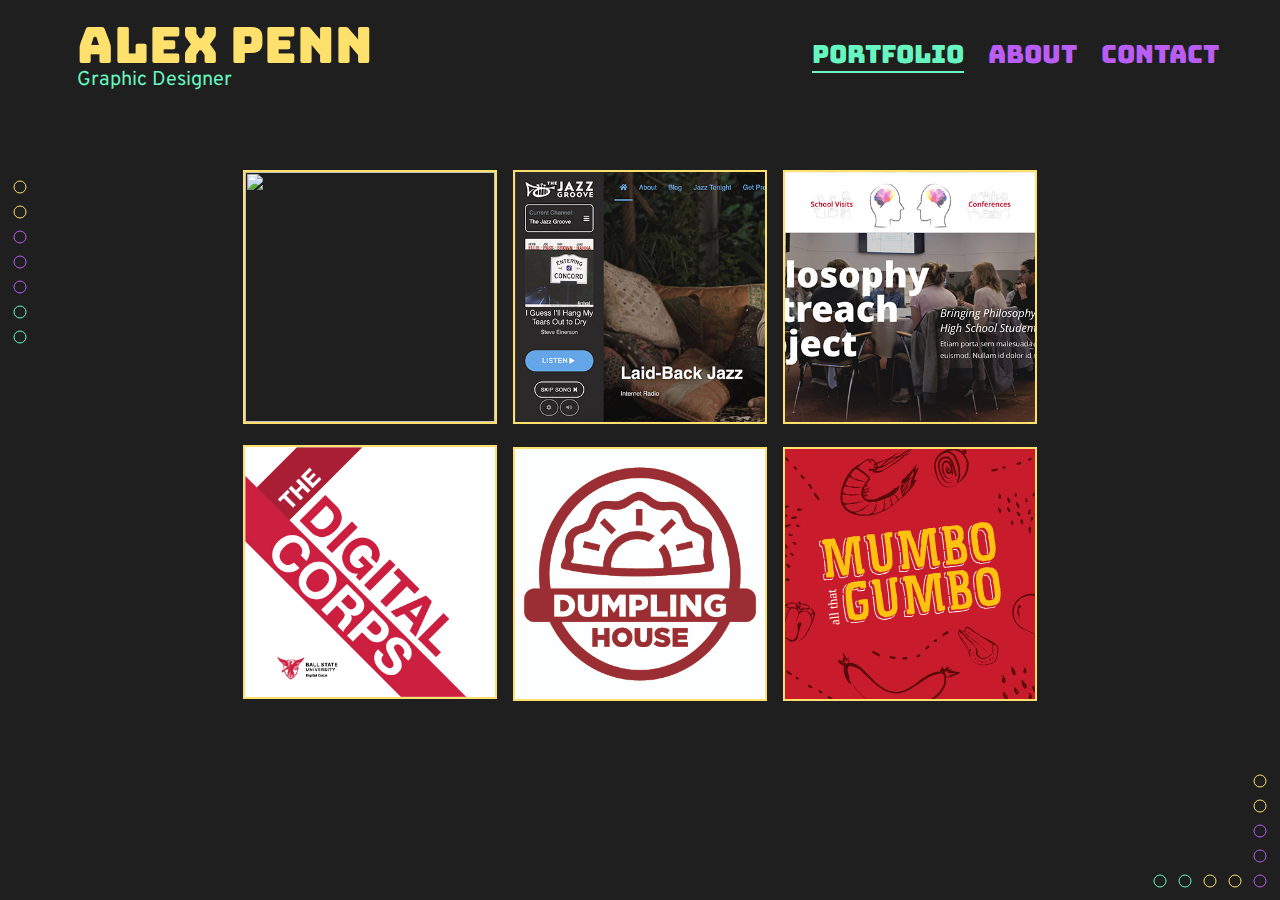
==== index.html @ 750293dd "hi" ====
<!DOCTYPE html>
<html lang="en">
<head>
    <meta charset="UTF-8">
    <meta name="viewport" content="width=device-width, initial-scale=1.0">
    <link rel="stylesheet" href="/scss/style.css">
    <link rel="stylesheet" href="/scss/main.css">
    <link href="/fonts/gomarice_no_continue.ttf" rel="stylesheet">
    <link href="https://fonts.googleapis.com/css?family=Overpass:100,300,400&display=swap" rel="stylesheet">
    <link href="https://fonts.googleapis.com/css?family=Bungee&display=swap" rel="stylesheet">

    <title>Alex Penn</title>
</head>
<body>
   

    <div class="circles"><img src="/assets/circles-2.svg" alt=""></div>
    <div class="side-circles"><img src="/assets/side-circles.svg" alt=""></div>
    <main>
        
        <div class="header">
            <div class="nav">
                
                    <div class="name">
                        <a class="home" href="index.html">
                            <h1>Alex Penn</h1>
                            <h3>Graphic Designer</h3>
                        </a>
                     
                    </div>

                    <div class="nav-buttons">
                        <a class="portfolio-button active-page" href="index.html">Portfolio</a>

                        <a class="about-button" href="about.html">About</a>
               
                        <a class="contact-button" href="contact.html">Contact</a>
                    </div>
        </div>
        </div>

        <section class="portfolio-content">
            <ul>
                <li><a href="cadma.html"><img src="portfolio/cadma/diagonals-thumb.jpg" alt=""><span>Click to view</span></a></li>
                
                <li><a href="imm-brochure.html"><img src="/portfolio/Imm Brochure/immersive-thumb.jpg" alt=""><span>Click to view</span></a></li>
                <li><a href="jazz-groove.html"><img src="portfolio/Jazz Groove/Jazz-groove-thumb.jpg" alt=""><span>Click to view</span></a></li>
                
                <li><a href="dumpling-house.html"><img src="/portfolio/Dumpling House/Penn-Alexandra-Dumpling-Logo-thumb.jpg" alt=""><span>Click to view</span></a></li>
                <li><a href="philosophy.html"><img src="portfolio/Philosophy Site/phil-thumb.jpg" alt=""><span>Click to view</span></a></li>
                
                <li><a href="mumbo-gumbo.html"><img src="/portfolio/Mumbo Gumbo/gumbo-thumbnail.svg"  alt=""><span>Click to view</span></a></li>
                
                          
            </ul>
        </section>
    </main>
    
</body>
</html>
---- scss/style.css ----
/* http://meyerweb.com/eric/tools/css/reset/ 
   v2.0 | 20110126
   License: none (public domain)
*/
html, body, div, span, applet, object, iframe,
h1, h2, h3, h4, h5, h6, p, blockquote, pre,
a, abbr, acronym, address, big, cite, code,
del, dfn, em, img, ins, kbd, q, s, samp,
small, strike, strong, sub, sup, tt, var,
b, u, i, center,
dl, dt, dd, ol, ul, li,
fieldset, form, label, legend,
table, caption, tbody, tfoot, thead, tr, th, td,
article, aside, canvas, details, embed,
figure, figcaption, footer, header, hgroup,
menu, nav, output, ruby, section, summary,
time, mark, audio, video {
  margin: 0;
  padding: 0;
  border: 0;
  font-size: 100%;
  font: inherit;
  vertical-align: baseline;
}

/* HTML5 display-role reset for older browsers */
article, aside, details, figcaption, figure,
footer, header, hgroup, menu, nav, section {
  display: block;
}

body {
  line-height: 1;
}

ol, ul {
  list-style: none;
}

blockquote, q {
  quotes: none;
}

blockquote:before, blockquote:after,
q:before, q:after {
  content: '';
  content: none;
}

table {
  border-collapse: collapse;
  border-spacing: 0;
}

body {
  background-color: #212121;

}
/*# sourceMappingURL=style.css.map */
---- scss/main.css ----
body {
  background-color: #1F1F1F;
  height: 100vh;
  width: 100vw;
  position: relative;
}

body .circles {
  position: fixed;
  bottom: 1%;
  right: 1%;
}

@media (max-width: 1075px) {
  body .circles {
    display: none;
  }
}

body .side-circles {
  position: fixed;
  left: 1%;
  top: 20%;
}

@media (max-width: 1075px) {
  body .side-circles {
    display: none;
  }
}

body main {
  display: -webkit-box;
  display: -ms-flexbox;
  display: flex;
  -webkit-box-orient: vertical;
  -webkit-box-direction: normal;
      -ms-flex-direction: column;
          flex-direction: column;
}

body main .header {
  position: fixed;
  z-index: 1;
  padding-right: 6%;
  padding-left: 6%;
  background-color: #1F1F1F;
  width: 90vw;
  padding-bottom: 20px;
  padding-top: 20px;
}

body main .header .nav {
  display: -webkit-box;
  display: -ms-flexbox;
  display: flex;
  -webkit-box-orient: horizontal;
  -webkit-box-direction: normal;
      -ms-flex-direction: row;
          flex-direction: row;
  -webkit-box-align: baseline;
      -ms-flex-align: baseline;
          align-items: baseline;
  -webkit-box-pack: justify;
      -ms-flex-pack: justify;
          justify-content: space-between;
}

@media (max-width: 700px) {
  body main .header .nav {
    -webkit-box-align: start;
        -ms-flex-align: start;
            align-items: flex-start;
  }
}

body main .header .nav .home {
  text-decoration: none;
}

body main .header .nav .name {
  display: -webkit-box;
  display: -ms-flexbox;
  display: flex;
  -webkit-box-orient: horizontal;
  -webkit-box-direction: normal;
      -ms-flex-direction: row;
          flex-direction: row;
  -webkit-box-align: baseline;
      -ms-flex-align: baseline;
          align-items: baseline;
}

@media (max-width: 1050px) {
  body main .header .nav .name {
    -webkit-box-orient: vertical;
    -webkit-box-direction: normal;
        -ms-flex-direction: column;
            flex-direction: column;
  }
}

body main .header .nav .name h1 {
  color: #FEE06D;
  font-size: 50px;
  font-family: "Bungee";
  padding-right: 15px;
}

@media (max-width: 880px) {
  body main .header .nav .name h1 {
    font-size: 55px;
  }
}

@media (max-width: 700px) {
  body main .header .nav .name h1 {
    font-size: 33px;
  }
}

body main .header .nav .name h3 {
  color: #67F6BF;
  font-family: "Overpass";
  font-size: 20px;
}

@media (max-width: 700px) {
  body main .header .nav .name h3 {
    font-size: 12px;
  }
}

body main .header .nav .nav-buttons {
  -webkit-box-flex: 0;
      -ms-flex: none;
          flex: none;
}

@media (max-width: 700px) {
  body main .header .nav .nav-buttons {
    display: -webkit-box;
    display: -ms-flexbox;
    display: flex;
    -webkit-box-orient: vertical;
    -webkit-box-direction: normal;
        -ms-flex-direction: column;
            flex-direction: column;
    -webkit-box-align: end;
        -ms-flex-align: end;
            align-items: flex-end;
  }
}

body main .header .nav .nav-buttons .active-page {
  color: #67F6BF;
  border-bottom: 2px solid #67F6BF;
}

body main .header .nav .nav-buttons a {
  font-family: "Bungee";
  text-decoration: none;
  color: #BA5DF4;
  font-size: 25px;
  margin: 0px 10px;
  -webkit-transition: .5s;
  transition: .5s;
}

body main .header .nav .nav-buttons a:hover, body main .header .nav .nav-buttons a:active {
  color: #67F6BF;
  border-bottom: 2px solid #67F6BF;
}

@media (max-width: 700px) {
  body main .header .nav .nav-buttons a {
    margin-bottom: 5px;
  }
}

body main .portfolio-content {
  -webkit-columns: 3;
          columns: 3;
  margin: 0 auto;
  margin-top: 150px;
  padding: 20px;
}

@media (max-width: 865px) {
  body main .portfolio-content {
    -webkit-columns: 2;
            columns: 2;
    margin: 0 auto;
    margin-top: 190px;
  }
}

@media (max-width: 609px) {
  body main .portfolio-content {
    -webkit-columns: 1;
            columns: 1;
  }
}

body main .portfolio-content ul li {
  margin-bottom: 20px;
  -webkit-transition: .5s;
  transition: .5s;
  position: relative;
  cursor: pointer;
  overflow: hidden;
}

body main .portfolio-content ul li img {
  width: 250px;
  height: 250px;
  -webkit-transition: .5s;
  transition: .5s;
  position: relative;
  border: 2px solid #FEE06D;
}

body main .portfolio-content ul li::before {
  position: absolute;
  content: "";
  top: 0;
  bottom: 0;
  left: 0;
  right: 0;
  height: 100%;
  width: 300px;
  opacity: 0;
  -webkit-transition: .5s ease;
  transition: .5s ease;
  background-color: black;
  z-index: 10;
  pointer-events: none;
}

body main .portfolio-content ul li:hover {
  -webkit-transform: scale(1.03);
          transform: scale(1.03);
}

body main .portfolio-content ul li:hover::before {
  opacity: .3;
}

body main .portfolio-content ul li:hover span {
  opacity: 1;
  -webkit-transform: none;
          transform: none;
}

body main .portfolio-content ul li a {
  display: block;
}

body main .portfolio-content ul li span {
  display: block;
  position: absolute;
  bottom: 5%;
  right: 5%;
  color: white;
  text-shadow: 1px 1px 2px grey;
  z-index: 100;
  font-size: 17px;
  opacity: 0;
  -webkit-transition: .5s;
  transition: .5s;
  -webkit-transform: translateX(50%);
          transform: translateX(50%);
  font-family: "Overpass";
}
/*# sourceMappingURL=main.css.map */
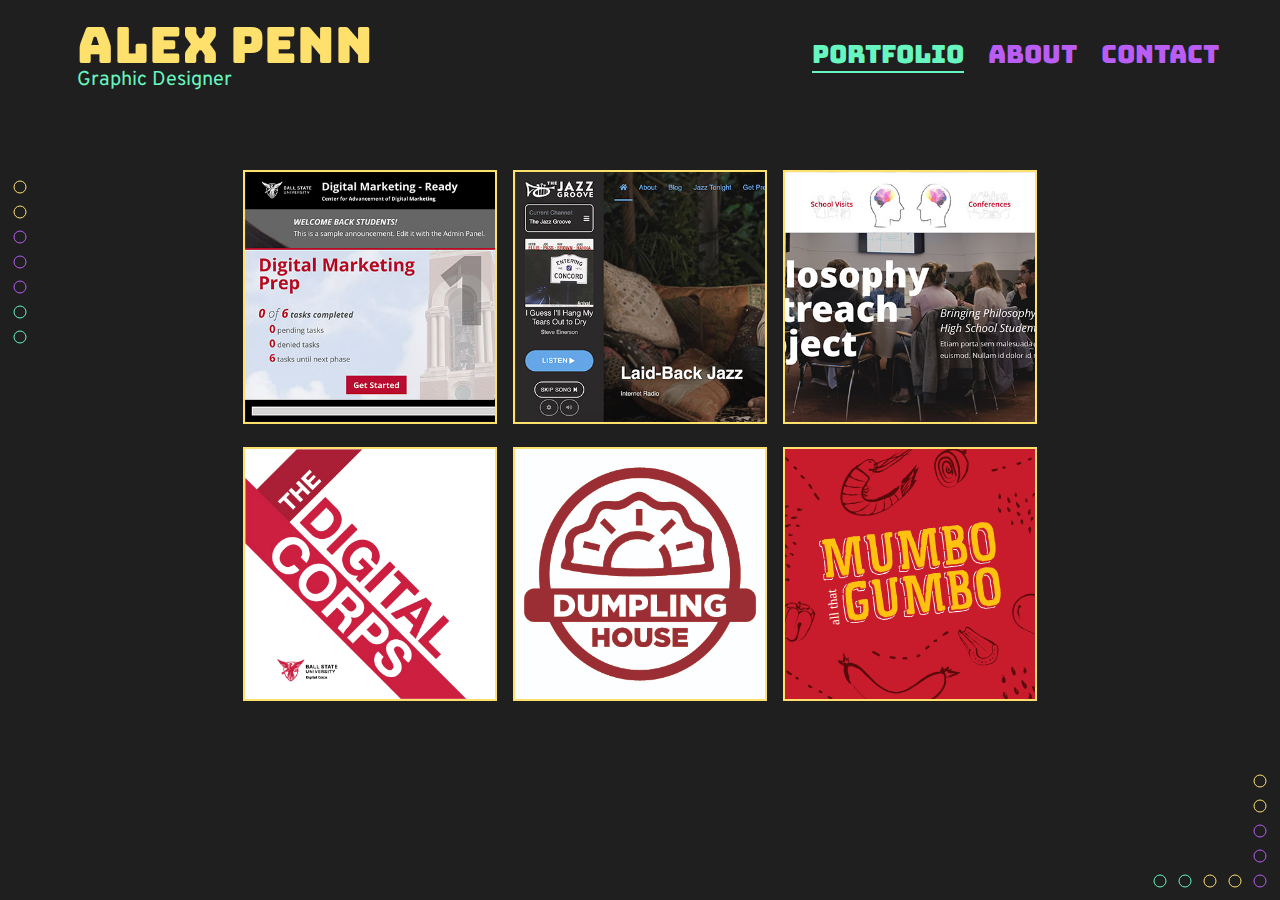
==== commit f78857aa: "fixed a cap" ====
--- a/index.html
+++ b/index.html
@@ -41,7 +41,7 @@
 
         <section class="portfolio-content">
             <ul>
-                <li><a href="cadma.html"><img src="portfolio/cadma/diagonals-thumb.jpg" alt=""><span>Click to view</span></a></li>
+                <li><a href="cadma.html"><img src="portfolio/Cadma/diagonals-thumb.jpg" alt=""><span>Click to view</span></a></li>
                 
                 <li><a href="imm-brochure.html"><img src="/portfolio/Imm Brochure/immersive-thumb.jpg" alt=""><span>Click to view</span></a></li>
                 <li><a href="jazz-groove.html"><img src="portfolio/Jazz Groove/Jazz-groove-thumb.jpg" alt=""><span>Click to view</span></a></li>
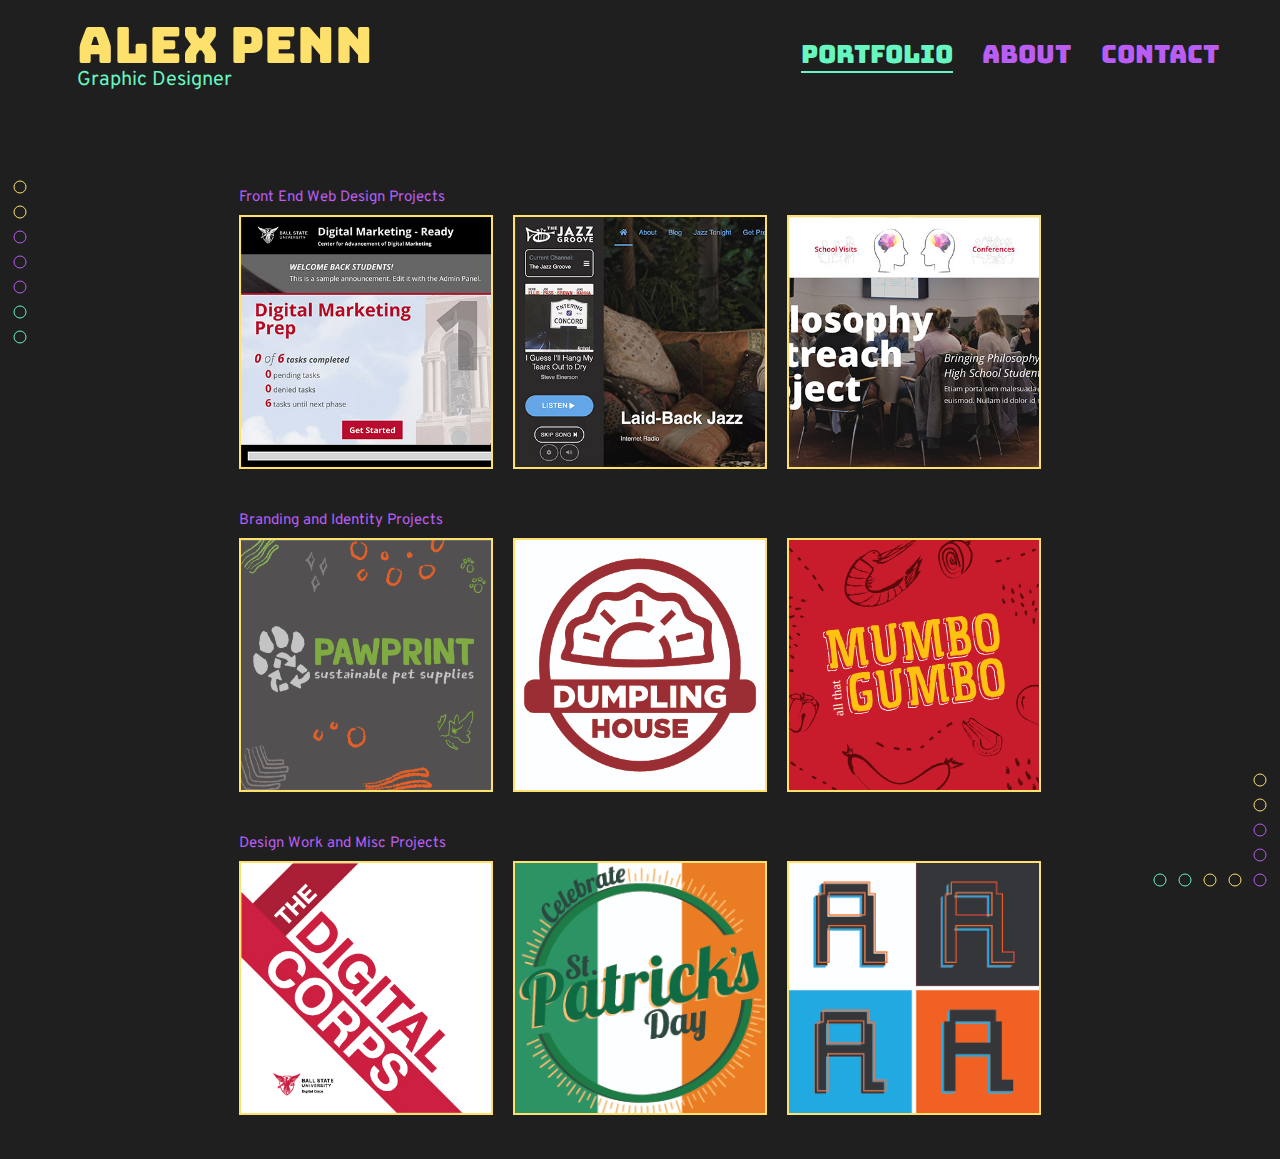
==== commit c5fcc6b2: "made lots of changes! only thing left to do is content!!" ====
--- a/index.html
+++ b/index.html
@@ -41,15 +41,38 @@
 
         <section class="portfolio-content">
             <ul>
-                <li><a href="cadma.html"><img src="portfolio/Cadma/diagonals-thumb.jpg" alt=""><span>Click to view</span></a></li>
+
+                <div class="webProjects">
+                    <h2 class="sectionHeaders">Front End Web Design Projects</h2>
+                    <div class="webWork">
+                    <li><a href="cadma.html"><img src="portfolio/Cadma/diagonals-thumb.jpg" alt=""><span>Click to view</span></a></li>
+                    <li><a href="jazz-groove.html"><img src="portfolio/Jazz Groove/Jazz-groove-thumb.jpg" alt=""><span>Click to view</span></a></li>
+                    <li><a href="philosophy.html"><img src="portfolio/Philosophy Site/phil-thumb.jpg" alt=""><span>Click to view</span></a></li>
+                </div>
+            </div>
+            
+            <div class="identity">   
+                <h2 class="sectionHeaders">Branding and Identity Projects</h2>
+                <div class="identityProjects">
+                    <li><a href="pawprint.html"><img src="portfolio/Pawprint/paw-print-thumb.jpg" alt=""><span>Click to view</span></a></li>
+                    <li><a href="dumpling-house.html"><img src="/portfolio/Dumpling House/Penn-Alexandra-Dumpling-Logo-thumb.jpg" alt=""><span>Click to view</span></a></li>
+                    <li><a href="mumbo-gumbo.html"><img src="/portfolio/Mumbo Gumbo/gumbo-thumbnail.svg"  alt=""><span>Click to view</span></a></li>
+
+                </div>
+            </div>
+
+            <div class="misc">
+                <h2 class="sectionHeaders">Design Work and Misc Projects</h2>
+                <div class="miscProjects">
+                    
+                    <li><a href="imm-brochure.html"><img src="/portfolio/Imm Brochure/immersive-thumb.jpg" alt=""><span>Click to view</span></a></li>
+                    <li><a href="vertical-board.html"><img src="/portfolio/Vertical Board/1080w/thumbnail-vertical.jpg" alt=""><span>Click to view</span></a></li>
+                    <li><a href="font.html"><img src="/portfolio/Font/1080w/Font-Thumbnail.jpg" alt=""><span>Click to view</span></a></li>
+
+                </div>
+            </div>
                 
-                <li><a href="imm-brochure.html"><img src="/portfolio/Imm Brochure/immersive-thumb.jpg" alt=""><span>Click to view</span></a></li>
-                <li><a href="jazz-groove.html"><img src="portfolio/Jazz Groove/Jazz-groove-thumb.jpg" alt=""><span>Click to view</span></a></li>
                 
-                <li><a href="dumpling-house.html"><img src="/portfolio/Dumpling House/Penn-Alexandra-Dumpling-Logo-thumb.jpg" alt=""><span>Click to view</span></a></li>
-                <li><a href="philosophy.html"><img src="portfolio/Philosophy Site/phil-thumb.jpg" alt=""><span>Click to view</span></a></li>
-                
-                <li><a href="mumbo-gumbo.html"><img src="/portfolio/Mumbo Gumbo/gumbo-thumbnail.svg"  alt=""><span>Click to view</span></a></li>
                 
                           
             </ul>
--- a/scss/style.css
+++ b/scss/style.css
@@ -47,13 +47,503 @@
   content: none;
 }
 
-table {
-  border-collapse: collapse;
-  border-spacing: 0;
-}
-
 body {
+  font-family: 'Courier New', Courier, monospace;
+}
+
+.about {
+  width: 80vw;
+  margin: 0 auto;
+  margin-top: 150px;
+  display: -webkit-box;
+  display: -ms-flexbox;
+  display: flex;
+  -webkit-box-pack: center;
+      -ms-flex-pack: center;
+          justify-content: center;
+}
+
+@media (max-width: 885px) {
+  .about {
+    margin-top: 190px;
+  }
+}
+
+@media (max-width: 600px) {
+  .about {
+    -webkit-box-orient: vertical;
+    -webkit-box-direction: normal;
+        -ms-flex-direction: column;
+            flex-direction: column;
+  }
+}
+
+.about .about-container {
+  display: -webkit-box;
+  display: -ms-flexbox;
+  display: flex;
+  -webkit-box-orient: vertical;
+  -webkit-box-direction: normal;
+      -ms-flex-direction: column;
+          flex-direction: column;
+  margin-left: 100px;
+  margin-top: 50px;
+  height: auto;
+}
+
+@media (max-width: 877px) {
+  .about .about-container {
+    margin-top: 0px;
+    margin-left: 50px;
+  }
+}
+
+@media (max-width: 600px) {
+  .about .about-container {
+    margin-top: 20px;
+    margin-left: 0px;
+  }
+}
+
+.about .about-container .text h2 {
+  color: #FEE06D;
+  font-family: "Bungee";
+  padding-bottom: 15px;
+  font-size: 20px;
+}
+
+.about .about-container .text p {
+  color: white;
+  font-family: "Overpass";
+  width: 500px;
+  line-height: 1.2em;
+  font-size: 18px;
+}
+
+@media (max-width: 1000px) {
+  .about .about-container .text p {
+    font-size: 15px;
+    width: 70%;
+  }
+}
+
+@media (max-width: 770px) {
+  .about .about-container .text p {
+    width: 100%;
+  }
+}
+
+.about img {
+  display: block;
+  width: auto;
+  max-height: 500px;
+  border: 2px solid #FEE06D;
+}
+
+@media (max-width: 600px) {
+  .about img {
+    height: 500px;
+  }
+}
+
+@media (max-width: 350px) {
+  .about img {
+    height: 450px;
+  }
+}
+
+.about .socials {
+  padding-top: 20px;
+  display: -webkit-box;
+  display: -ms-flexbox;
+  display: flex;
+  -webkit-transition: .5s;
+  transition: .5s;
+}
+
+.about .socials img {
+  border: none;
+  width: 40px;
+  height: 40px;
+  padding: 10px 10px 0px 0px;
+  -webkit-transition: .5s;
+  transition: .5s;
+}
+
+.about .socials img:hover {
+  -webkit-transform: scale(1.2);
+          transform: scale(1.2);
+}
+
+.contact {
+  width: 80vw;
+  margin: 0 auto;
+  margin-top: 150px;
+  display: -webkit-box;
+  display: -ms-flexbox;
+  display: flex;
+  -webkit-box-pack: center;
+      -ms-flex-pack: center;
+          justify-content: center;
+}
+
+@media (max-width: 885px) {
+  .contact {
+    margin-top: 190px;
+    margin-bottom: 50px;
+  }
+}
+
+.contact .contact-container h1 {
+  color: #FEE06D;
+  font-family: "Bungee";
+  font-size: 20px;
+}
+
+.contact .contact-container form {
+  display: -webkit-box;
+  display: -ms-flexbox;
+  display: flex;
+  -webkit-box-orient: vertical;
+  -webkit-box-direction: normal;
+      -ms-flex-direction: column;
+          flex-direction: column;
+  width: 500px;
+}
+
+@media (max-width: 600px) {
+  .contact .contact-container form {
+    width: 80vw;
+  }
+}
+
+.contact .contact-container form label {
+  color: #67F6BF;
+  font-family: "Bungee";
+  padding-bottom: 7px;
+  padding-top: 25px;
+  font-size: 15px;
+}
+
+.contact .contact-container form input.plain, .contact .contact-container form textarea.plain {
+  font-family: "Overpass";
+  font-size: 15px;
   background-color: #212121;
-
+  border: 2px solid #FEE06D;
+  padding: 5px 10px;
+}
+
+.contact .contact-container form input.submit {
+  background-color: #212121;
+  border: 2px solid #FEE06D;
+  padding: 5px 10px;
+  color: #BA5DF4;
+  font-size: 15px;
+  font-family: "Bungee";
+  -webkit-transition: .5s;
+  transition: .5s;
+}
+
+.contact .contact-container form input.submit:hover {
+  background-color: #fee06d;
+}
+
+.contact .contact-container form .submit-div {
+  display: -webkit-box;
+  display: -ms-flexbox;
+  display: flex;
+  -webkit-box-pack: end;
+      -ms-flex-pack: end;
+          justify-content: flex-end;
+  margin-top: 25px;
+}
+
+body {
+  background-color: #1F1F1F;
+  height: 100vh;
+  width: 100vw;
+  position: relative;
+}
+
+body .circles {
+  position: fixed;
+  bottom: 1%;
+  right: 1%;
+}
+
+@media (max-width: 1075px) {
+  body .circles {
+    display: none;
+  }
+}
+
+body .side-circles {
+  position: fixed;
+  left: 1%;
+  top: 20%;
+}
+
+@media (max-width: 1075px) {
+  body .side-circles {
+    display: none;
+  }
+}
+
+body main {
+  display: -webkit-box;
+  display: -ms-flexbox;
+  display: flex;
+  -webkit-box-orient: vertical;
+  -webkit-box-direction: normal;
+      -ms-flex-direction: column;
+          flex-direction: column;
+}
+
+body main .header {
+  position: fixed;
+  z-index: 1;
+  padding-right: 6%;
+  padding-left: 6%;
+  background-color: #1F1F1F;
+  width: 90vw;
+  padding-bottom: 20px;
+  padding-top: 20px;
+}
+
+body main .header .nav {
+  display: -webkit-box;
+  display: -ms-flexbox;
+  display: flex;
+  -webkit-box-orient: horizontal;
+  -webkit-box-direction: normal;
+      -ms-flex-direction: row;
+          flex-direction: row;
+  -webkit-box-align: baseline;
+      -ms-flex-align: baseline;
+          align-items: baseline;
+  -webkit-box-pack: justify;
+      -ms-flex-pack: justify;
+          justify-content: space-between;
+}
+
+@media (max-width: 700px) {
+  body main .header .nav {
+    -webkit-box-align: start;
+        -ms-flex-align: start;
+            align-items: flex-start;
+  }
+}
+
+body main .header .nav .home {
+  text-decoration: none;
+}
+
+body main .header .nav .name {
+  display: -webkit-box;
+  display: -ms-flexbox;
+  display: flex;
+  -webkit-box-orient: horizontal;
+  -webkit-box-direction: normal;
+      -ms-flex-direction: row;
+          flex-direction: row;
+  -webkit-box-align: baseline;
+      -ms-flex-align: baseline;
+          align-items: baseline;
+}
+
+@media (max-width: 1050px) {
+  body main .header .nav .name {
+    -webkit-box-orient: vertical;
+    -webkit-box-direction: normal;
+        -ms-flex-direction: column;
+            flex-direction: column;
+  }
+}
+
+body main .header .nav .name h1 {
+  color: #FEE06D;
+  font-size: 50px;
+  font-family: "Bungee";
+  padding-right: 15px;
+}
+
+@media (max-width: 880px) {
+  body main .header .nav .name h1 {
+    font-size: 55px;
+  }
+}
+
+@media (max-width: 700px) {
+  body main .header .nav .name h1 {
+    font-size: 33px;
+  }
+}
+
+body main .header .nav .name h3 {
+  color: #67F6BF;
+  font-family: "Overpass";
+  font-size: 20px;
+}
+
+@media (max-width: 700px) {
+  body main .header .nav .name h3 {
+    font-size: 12px;
+  }
+}
+
+body main .header .nav .nav-buttons {
+  -webkit-box-flex: 0;
+      -ms-flex: none;
+          flex: none;
+}
+
+@media (max-width: 700px) {
+  body main .header .nav .nav-buttons {
+    display: -webkit-box;
+    display: -ms-flexbox;
+    display: flex;
+    -webkit-box-orient: vertical;
+    -webkit-box-direction: normal;
+        -ms-flex-direction: column;
+            flex-direction: column;
+    -webkit-box-align: end;
+        -ms-flex-align: end;
+            align-items: flex-end;
+  }
+}
+
+body main .header .nav .nav-buttons .active-page {
+  color: #67F6BF;
+  border-bottom: 2px solid #67F6BF;
+}
+
+body main .header .nav .nav-buttons a {
+  font-family: "Bungee";
+  text-decoration: none;
+  color: #BA5DF4;
+  font-size: 25px;
+  margin: 0px 10px;
+  -webkit-transition: .5s;
+  transition: .5s;
+}
+
+body main .header .nav .nav-buttons a:hover, body main .header .nav .nav-buttons a:active {
+  color: #67F6BF;
+  border-bottom: 2px solid #67F6BF;
+}
+
+@media (max-width: 700px) {
+  body main .header .nav .nav-buttons a {
+    margin-bottom: 5px;
+  }
+}
+
+body main .portfolio-content {
+  margin: 0 auto;
+  margin-top: 150px;
+  padding: 20px;
+  display: -webkit-box;
+  display: -ms-flexbox;
+  display: flex;
+}
+
+@media (max-width: 865px) {
+  body main .portfolio-content {
+    margin: 0 auto;
+    margin-top: 190px;
+  }
+}
+
+body main .portfolio-content ul .webProjects {
+  display: -webkit-box;
+  display: -ms-flexbox;
+  display: flex;
+  -webkit-box-orient: horizontal;
+  -webkit-box-direction: normal;
+      -ms-flex-direction: row;
+          flex-direction: row;
+}
+
+body main .portfolio-content ul .identityProjects {
+  display: -webkit-box;
+  display: -ms-flexbox;
+  display: flex;
+}
+
+body main .portfolio-content ul .miscProjects {
+  display: -webkit-box;
+  display: -ms-flexbox;
+  display: flex;
+}
+
+body main .portfolio-content ul li {
+  margin-bottom: 20px;
+  -webkit-transition: .5s;
+  transition: .5s;
+  position: relative;
+  cursor: pointer;
+  overflow: hidden;
+}
+
+body main .portfolio-content ul li img {
+  width: 250px;
+  height: 250px;
+  -webkit-transition: .5s;
+  transition: .5s;
+  position: relative;
+  border: 2px solid #FEE06D;
+}
+
+body main .portfolio-content ul li::before {
+  position: absolute;
+  content: "";
+  top: 0;
+  bottom: 0;
+  left: 0;
+  right: 0;
+  height: 100%;
+  width: 300px;
+  opacity: 0;
+  -webkit-transition: .5s ease;
+  transition: .5s ease;
+  background-color: black;
+  z-index: 10;
+  pointer-events: none;
+}
+
+body main .portfolio-content ul li:hover {
+  -webkit-transform: scale(1.03);
+          transform: scale(1.03);
+}
+
+body main .portfolio-content ul li:hover::before {
+  opacity: .3;
+}
+
+body main .portfolio-content ul li:hover span {
+  opacity: 1;
+  -webkit-transform: none;
+          transform: none;
+}
+
+body main .portfolio-content ul li a {
+  display: block;
+}
+
+body main .portfolio-content ul li span {
+  display: block;
+  position: absolute;
+  bottom: 5%;
+  right: 5%;
+  color: white;
+  text-shadow: 1px 1px 2px grey;
+  z-index: 100;
+  font-size: 17px;
+  opacity: 0;
+  -webkit-transition: .5s;
+  transition: .5s;
+  -webkit-transform: translateX(50%);
+          transform: translateX(50%);
+  font-family: "Overpass";
 }
 /*# sourceMappingURL=style.css.map */--- a/scss/main.css
+++ b/scss/main.css
@@ -179,30 +179,63 @@
 }
 
 body main .portfolio-content {
-  -webkit-columns: 3;
-          columns: 3;
   margin: 0 auto;
   margin-top: 150px;
   padding: 20px;
+  display: -webkit-box;
+  display: -ms-flexbox;
+  display: flex;
 }
 
 @media (max-width: 865px) {
   body main .portfolio-content {
-    -webkit-columns: 2;
-            columns: 2;
     margin: 0 auto;
     margin-top: 190px;
   }
 }
 
-@media (max-width: 609px) {
-  body main .portfolio-content {
-    -webkit-columns: 1;
-            columns: 1;
-  }
+body main .portfolio-content .sectionHeaders {
+  color: #BA5DF4;
+  padding-left: 10px;
+  font-family: 'Overpass';
+  font-size: 15px;
+  margin-top: 20px;
+}
+
+body main .portfolio-content ul .webProjects {
+  display: -webkit-box;
+  display: -ms-flexbox;
+  display: flex;
+  -webkit-box-orient: vertical;
+  -webkit-box-direction: normal;
+      -ms-flex-direction: column;
+          flex-direction: column;
+}
+
+body main .portfolio-content ul .webProjects .webWork {
+  display: -webkit-box;
+  display: -ms-flexbox;
+  display: flex;
+  -webkit-box-orient: horizontal;
+  -webkit-box-direction: normal;
+      -ms-flex-direction: row;
+          flex-direction: row;
+}
+
+body main .portfolio-content ul .identityProjects {
+  display: -webkit-box;
+  display: -ms-flexbox;
+  display: flex;
+}
+
+body main .portfolio-content ul .miscProjects {
+  display: -webkit-box;
+  display: -ms-flexbox;
+  display: flex;
 }
 
 body main .portfolio-content ul li {
+  margin: 10px 10px 20px 10px;
   margin-bottom: 20px;
   -webkit-transition: .5s;
   transition: .5s;
@@ -272,4 +305,34 @@
           transform: translateX(50%);
   font-family: "Overpass";
 }
+
+.plainFont, .detailedFont {
+  display: -webkit-box;
+  display: -ms-flexbox;
+  display: flex;
+  -webkit-box-orient: horizontal;
+  -webkit-box-direction: normal;
+      -ms-flex-direction: row;
+          flex-direction: row;
+  width: 47.2%;
+}
+
+@media (max-width: 600px) {
+  .plainFont, .detailedFont {
+    -webkit-box-orient: vertical;
+    -webkit-box-direction: normal;
+        -ms-flex-direction: column;
+            flex-direction: column;
+    width: 100%;
+  }
+}
+
+.plainFont img, .detailedFont img {
+  margin-right: 10% !important;
+  margin-bottom: 10% !important;
+}
+
+.inactive {
+  opacity: 0%;
+}
 /*# sourceMappingURL=main.css.map */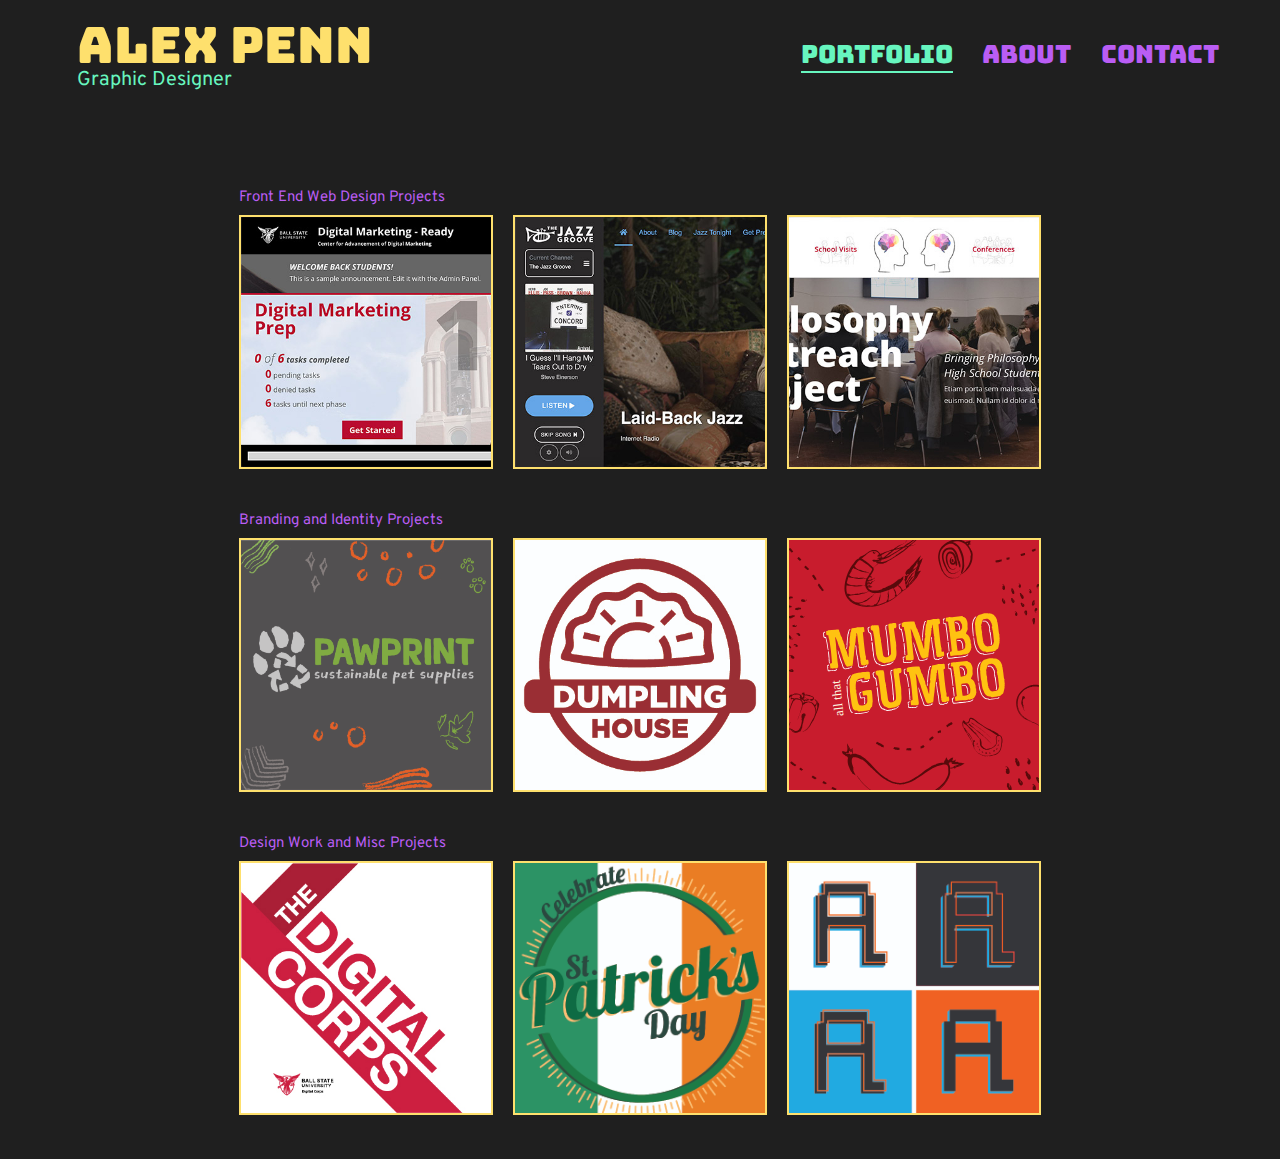
==== commit a62a6be0: "took circles off" ====
--- a/index.html
+++ b/index.html
@@ -14,8 +14,8 @@
 <body>
    
 
-    <div class="circles"><img src="/assets/circles-2.svg" alt=""></div>
-    <div class="side-circles"><img src="/assets/side-circles.svg" alt=""></div>
+    <!-- <div class="circles"><img src="/assets/circles-2.svg" alt=""></div>
+    <div class="side-circles"><img src="/assets/side-circles.svg" alt=""></div> -->
     <main>
         
         <div class="header">
--- a/scss/style.css
+++ b/scss/style.css
@@ -454,7 +454,25 @@
   }
 }
 
+body main .portfolio-content .sectionHeaders {
+  color: #BA5DF4;
+  padding-left: 10px;
+  font-family: 'Overpass';
+  font-size: 15px;
+  margin-top: 20px;
+}
+
 body main .portfolio-content ul .webProjects {
+  display: -webkit-box;
+  display: -ms-flexbox;
+  display: flex;
+  -webkit-box-orient: vertical;
+  -webkit-box-direction: normal;
+      -ms-flex-direction: column;
+          flex-direction: column;
+}
+
+body main .portfolio-content ul .webProjects .webWork {
   display: -webkit-box;
   display: -ms-flexbox;
   display: flex;
@@ -477,6 +495,7 @@
 }
 
 body main .portfolio-content ul li {
+  margin: 10px 10px 20px 10px;
   margin-bottom: 20px;
   -webkit-transition: .5s;
   transition: .5s;
@@ -546,4 +565,43 @@
           transform: translateX(50%);
   font-family: "Overpass";
 }
+
+.plainFont, .detailedFont {
+  display: -webkit-box;
+  display: -ms-flexbox;
+  display: flex;
+  -webkit-box-orient: horizontal;
+  -webkit-box-direction: normal;
+      -ms-flex-direction: row;
+          flex-direction: row;
+  width: 47.2%;
+}
+
+@media (max-width: 600px) {
+  .plainFont, .detailedFont {
+    -webkit-box-orient: vertical;
+    -webkit-box-direction: normal;
+        -ms-flex-direction: column;
+            flex-direction: column;
+    width: 100%;
+  }
+}
+
+.plainFont img, .detailedFont img {
+  margin-right: 10% !important;
+  margin-bottom: 10% !important;
+}
+
+.inactive {
+  opacity: 0%;
+}
+
+.vertical-imgs {
+  -webkit-columns: 2;
+          columns: 2;
+}
+
+.vertical-imgs img {
+  width: 90%;
+}
 /*# sourceMappingURL=style.css.map */--- a/scss/main.css
+++ b/scss/main.css
@@ -3,30 +3,6 @@
   height: 100vh;
   width: 100vw;
   position: relative;
-}
-
-body .circles {
-  position: fixed;
-  bottom: 1%;
-  right: 1%;
-}
-
-@media (max-width: 1075px) {
-  body .circles {
-    display: none;
-  }
-}
-
-body .side-circles {
-  position: fixed;
-  left: 1%;
-  top: 20%;
-}
-
-@media (max-width: 1075px) {
-  body .side-circles {
-    display: none;
-  }
 }
 
 body main {
@@ -245,12 +221,19 @@
 }
 
 body main .portfolio-content ul li img {
-  width: 250px;
-  height: 250px;
+  width: 400px;
+  height: 400px;
   -webkit-transition: .5s;
   transition: .5s;
   position: relative;
   border: 2px solid #FEE06D;
+}
+
+@media (max-width: 1400px) {
+  body main .portfolio-content ul li img {
+    width: 250px;
+    height: 250px;
+  }
 }
 
 body main .portfolio-content ul li::before {
@@ -335,4 +318,13 @@
 .inactive {
   opacity: 0%;
 }
+
+.vertical-imgs {
+  -webkit-columns: 2;
+          columns: 2;
+}
+
+.vertical-imgs img {
+  width: 90%;
+}
 /*# sourceMappingURL=main.css.map */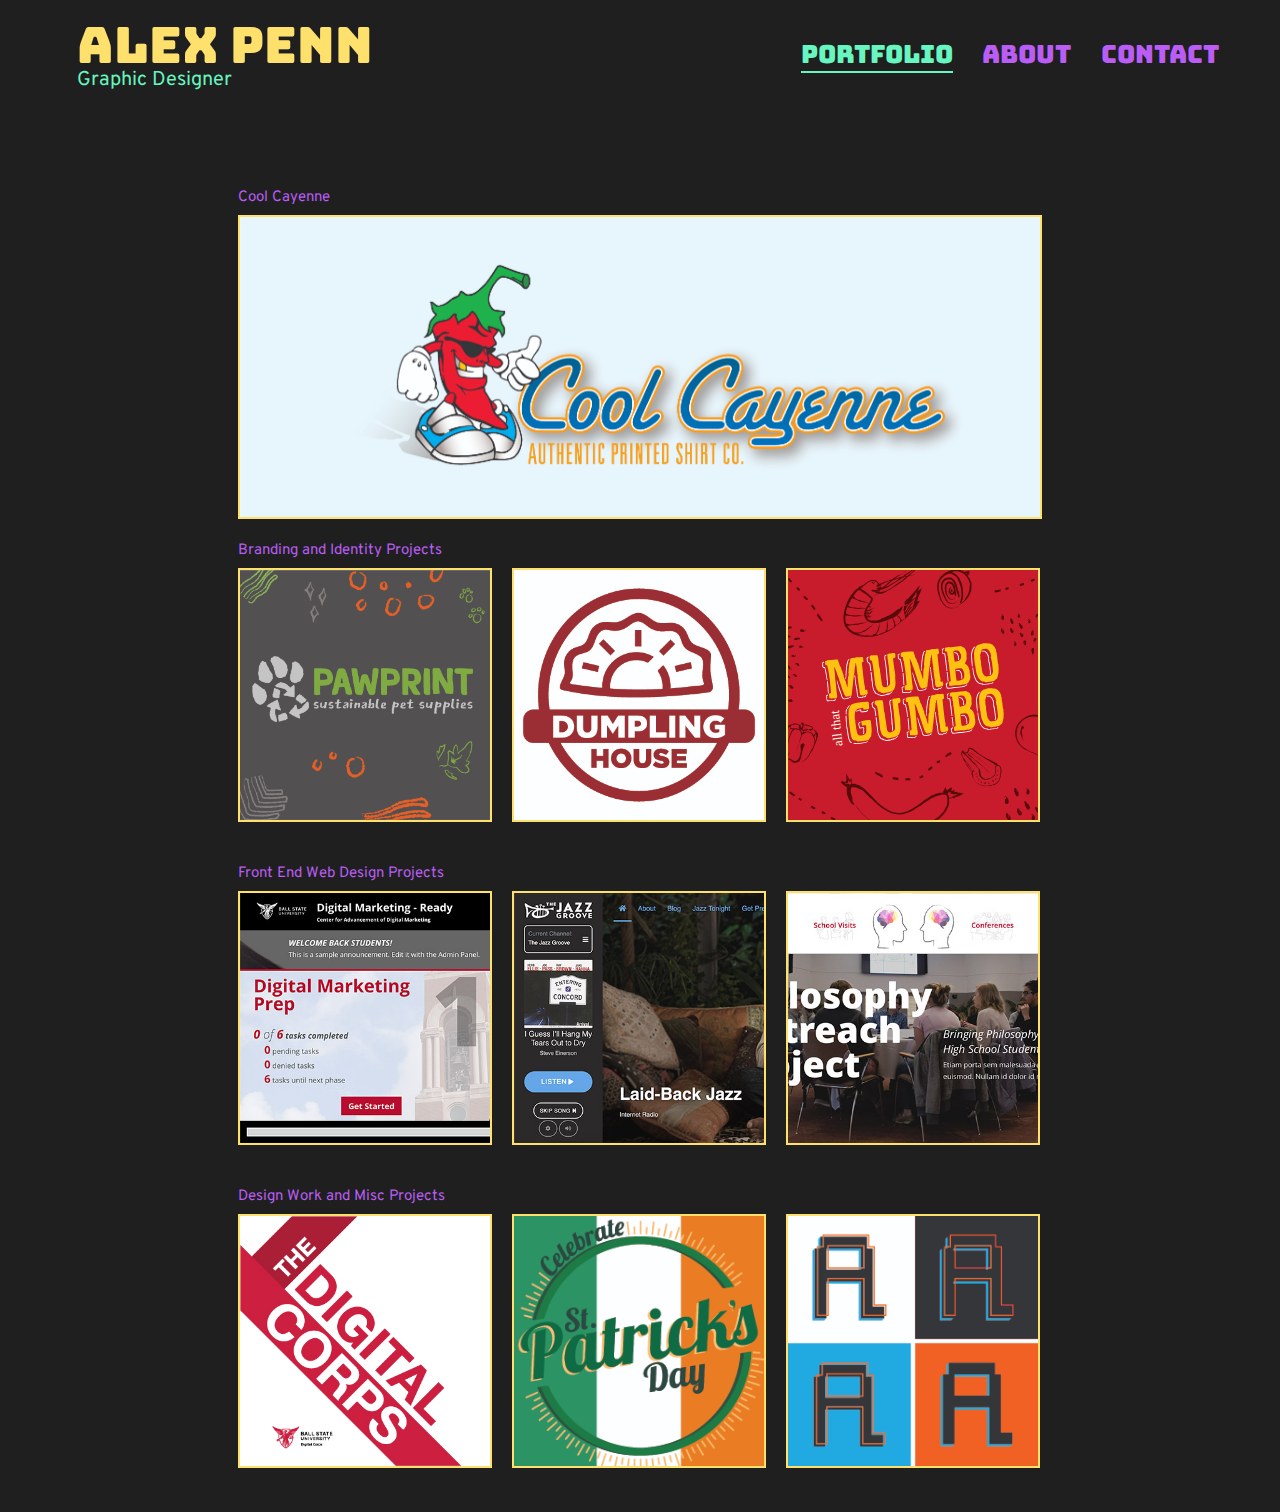
==== commit 68dd19b3: "UPDATED WEBSITE" ====
--- a/index.html
+++ b/index.html
@@ -3,9 +3,10 @@
 <head>
     <meta charset="UTF-8">
     <meta name="viewport" content="width=device-width, initial-scale=1.0">
-    <link rel="stylesheet" href="/scss/style.css">
-    <link rel="stylesheet" href="/scss/main.css">
-    <link href="/fonts/gomarice_no_continue.ttf" rel="stylesheet">
+    <link rel="stylesheet" href="scss/style.css">
+    <link rel="stylesheet" href="scss/main.css">
+    <link rel="icon" href="assets/favicon.svg">
+    <link href="fonts/gomarice_no_continue.ttf" rel="stylesheet">
     <link href="https://fonts.googleapis.com/css?family=Overpass:100,300,400&display=swap" rel="stylesheet">
     <link href="https://fonts.googleapis.com/css?family=Bungee&display=swap" rel="stylesheet">
 
@@ -42,6 +43,26 @@
         <section class="portfolio-content">
             <ul>
 
+                <div class="coolcayenne">   
+                    <h2 class="sectionHeaders">Cool Cayenne</h2>
+                    <div>
+                        <li><a href="coolcayenne.html"><img class="killme" src="portfolio/Cool Cayenne/CoolCayenne.jpeg" alt=""><span>Click to view</span></a></li>
+                        
+                    </div>
+                </div>
+
+                <div class="identity">   
+                    <h2 class="sectionHeaders">Branding and Identity Projects</h2>
+                    <div class="identityProjects">
+                        <li><a href="pawprint.html"><img src="portfolio/Pawprint/paw-print-thumb.jpg" alt=""><span>Click to view</span></a></li>
+                        <li><a href="dumpling-house.html"><img src="portfolio/Dumpling House/Penn-Alexandra-Dumpling-Logo-thumb.jpg" alt=""><span>Click to view</span></a></li>
+                        <li><a href="mumbo-gumbo.html"><img src="portfolio/Mumbo Gumbo/gumbo-thumbnail.svg"  alt=""><span>Click to view</span></a></li>
+    
+                    </div>
+                </div>
+
+                
+
                 <div class="webProjects">
                     <h2 class="sectionHeaders">Front End Web Design Projects</h2>
                     <div class="webWork">
@@ -51,23 +72,15 @@
                 </div>
             </div>
             
-            <div class="identity">   
-                <h2 class="sectionHeaders">Branding and Identity Projects</h2>
-                <div class="identityProjects">
-                    <li><a href="pawprint.html"><img src="portfolio/Pawprint/paw-print-thumb.jpg" alt=""><span>Click to view</span></a></li>
-                    <li><a href="dumpling-house.html"><img src="/portfolio/Dumpling House/Penn-Alexandra-Dumpling-Logo-thumb.jpg" alt=""><span>Click to view</span></a></li>
-                    <li><a href="mumbo-gumbo.html"><img src="/portfolio/Mumbo Gumbo/gumbo-thumbnail.svg"  alt=""><span>Click to view</span></a></li>
-
-                </div>
-            </div>
+            
 
             <div class="misc">
                 <h2 class="sectionHeaders">Design Work and Misc Projects</h2>
                 <div class="miscProjects">
                     
-                    <li><a href="imm-brochure.html"><img src="/portfolio/Imm Brochure/immersive-thumb.jpg" alt=""><span>Click to view</span></a></li>
-                    <li><a href="vertical-board.html"><img src="/portfolio/Vertical Board/1080w/thumbnail-vertical.jpg" alt=""><span>Click to view</span></a></li>
-                    <li><a href="font.html"><img src="/portfolio/Font/1080w/Font-Thumbnail.jpg" alt=""><span>Click to view</span></a></li>
+                    <li><a href="imm-brochure.html"><img src="portfolio/Imm Brochure/immersive-thumb.jpg" alt=""><span>Click to view</span></a></li>
+                    <li><a href="vertical-board.html"><img src="portfolio/Vertical Board/1080w/thumbnail-vertical.jpg" alt=""><span>Click to view</span></a></li>
+                    <li><a href="font.html"><img src="portfolio/Font/1080w/Font-Thumbnail.jpg" alt=""><span>Click to view</span></a></li>
 
                 </div>
             </div>
--- a/scss/style.css
+++ b/scss/style.css
@@ -146,9 +146,10 @@
   }
 }
 
-@media (max-width: 350px) {
+@media (max-width: 450px) {
   .about img {
-    height: 450px;
+    width: 80vw;
+    height: auto;
   }
 }
 
@@ -159,6 +160,12 @@
   display: flex;
   -webkit-transition: .5s;
   transition: .5s;
+}
+
+@media (max-width: 700px) {
+  .about .socials {
+    margin-bottom: 30px;
+  }
 }
 
 .about .socials img {
@@ -173,6 +180,22 @@
 .about .socials img:hover {
   -webkit-transform: scale(1.2);
           transform: scale(1.2);
+}
+
+.about .resume {
+  background-color: #212121;
+  border: 2px solid #FEE06D;
+  padding: 5px 10px;
+  color: #BA5DF4;
+  font-size: 15px;
+  font-family: "Bungee";
+  -webkit-transition: .5s;
+  transition: .5s;
+  margin-top: 12px;
+}
+
+.about .resume:hover {
+  background-color: #fee06d;
 }
 
 .contact {
@@ -231,6 +254,7 @@
   background-color: #212121;
   border: 2px solid #FEE06D;
   padding: 5px 10px;
+  color: white;
 }
 
 .contact .contact-container form input.submit {
@@ -263,30 +287,6 @@
   height: 100vh;
   width: 100vw;
   position: relative;
-}
-
-body .circles {
-  position: fixed;
-  bottom: 1%;
-  right: 1%;
-}
-
-@media (max-width: 1075px) {
-  body .circles {
-    display: none;
-  }
-}
-
-body .side-circles {
-  position: fixed;
-  left: 1%;
-  top: 20%;
-}
-
-@media (max-width: 1075px) {
-  body .side-circles {
-    display: none;
-  }
 }
 
 body main {
@@ -310,6 +310,12 @@
   padding-top: 20px;
 }
 
+@media (max-width: 700px) {
+  body main .header {
+    margin: 0 auto;
+  }
+}
+
 body main .header .nav {
   display: -webkit-box;
   display: -ms-flexbox;
@@ -331,6 +337,9 @@
     -webkit-box-align: start;
         -ms-flex-align: start;
             align-items: flex-start;
+    -webkit-box-pack: space-evenly;
+        -ms-flex-pack: space-evenly;
+            justify-content: space-evenly;
   }
 }
 
@@ -369,13 +378,15 @@
 
 @media (max-width: 880px) {
   body main .header .nav .name h1 {
-    font-size: 55px;
+    font-size: 40px;
   }
 }
 
 @media (max-width: 700px) {
   body main .header .nav .name h1 {
     font-size: 33px;
+    padding-right: 0px;
+    width: 10%;
   }
 }
 
@@ -435,6 +446,7 @@
 @media (max-width: 700px) {
   body main .header .nav .nav-buttons a {
     margin-bottom: 5px;
+    font-size: 20px;
   }
 }
 
@@ -482,16 +494,43 @@
           flex-direction: row;
 }
 
+@media (max-width: 700px) {
+  body main .portfolio-content ul .webProjects .webWork {
+    -webkit-box-orient: vertical;
+    -webkit-box-direction: normal;
+        -ms-flex-direction: column;
+            flex-direction: column;
+  }
+}
+
 body main .portfolio-content ul .identityProjects {
   display: -webkit-box;
   display: -ms-flexbox;
   display: flex;
 }
 
+@media (max-width: 700px) {
+  body main .portfolio-content ul .identityProjects {
+    -webkit-box-orient: vertical;
+    -webkit-box-direction: normal;
+        -ms-flex-direction: column;
+            flex-direction: column;
+  }
+}
+
 body main .portfolio-content ul .miscProjects {
   display: -webkit-box;
   display: -ms-flexbox;
   display: flex;
+}
+
+@media (max-width: 700px) {
+  body main .portfolio-content ul .miscProjects {
+    -webkit-box-orient: vertical;
+    -webkit-box-direction: normal;
+        -ms-flex-direction: column;
+            flex-direction: column;
+  }
 }
 
 body main .portfolio-content ul li {
@@ -505,12 +544,19 @@
 }
 
 body main .portfolio-content ul li img {
-  width: 250px;
-  height: 250px;
+  width: 400px;
+  height: 400px;
   -webkit-transition: .5s;
   transition: .5s;
   position: relative;
   border: 2px solid #FEE06D;
+}
+
+@media (max-width: 1600px) {
+  body main .portfolio-content ul li img {
+    width: 250px;
+    height: 250px;
+  }
 }
 
 body main .portfolio-content ul li::before {
@@ -536,7 +582,7 @@
 }
 
 body main .portfolio-content ul li:hover::before {
-  opacity: .3;
+  opacity: 0%;
 }
 
 body main .portfolio-content ul li:hover span {
@@ -604,4 +650,16 @@
 .vertical-imgs img {
   width: 90%;
 }
+
+.killme {
+  width: 800px !important;
+  height: 300px !important;
+}
+
+@media (max-width: 800px) {
+  .killme {
+    width: 250px !important;
+    height: 150px !important;
+  }
+}
 /*# sourceMappingURL=style.css.map */--- a/scss/main.css
+++ b/scss/main.css
@@ -26,6 +26,12 @@
   padding-top: 20px;
 }
 
+@media (max-width: 700px) {
+  body main .header {
+    margin: 0 auto;
+  }
+}
+
 body main .header .nav {
   display: -webkit-box;
   display: -ms-flexbox;
@@ -47,6 +53,9 @@
     -webkit-box-align: start;
         -ms-flex-align: start;
             align-items: flex-start;
+    -webkit-box-pack: space-evenly;
+        -ms-flex-pack: space-evenly;
+            justify-content: space-evenly;
   }
 }
 
@@ -85,13 +94,15 @@
 
 @media (max-width: 880px) {
   body main .header .nav .name h1 {
-    font-size: 55px;
+    font-size: 40px;
   }
 }
 
 @media (max-width: 700px) {
   body main .header .nav .name h1 {
     font-size: 33px;
+    padding-right: 0px;
+    width: 10%;
   }
 }
 
@@ -151,6 +162,7 @@
 @media (max-width: 700px) {
   body main .header .nav .nav-buttons a {
     margin-bottom: 5px;
+    font-size: 20px;
   }
 }
 
@@ -198,16 +210,43 @@
           flex-direction: row;
 }
 
+@media (max-width: 700px) {
+  body main .portfolio-content ul .webProjects .webWork {
+    -webkit-box-orient: vertical;
+    -webkit-box-direction: normal;
+        -ms-flex-direction: column;
+            flex-direction: column;
+  }
+}
+
 body main .portfolio-content ul .identityProjects {
   display: -webkit-box;
   display: -ms-flexbox;
   display: flex;
 }
 
+@media (max-width: 700px) {
+  body main .portfolio-content ul .identityProjects {
+    -webkit-box-orient: vertical;
+    -webkit-box-direction: normal;
+        -ms-flex-direction: column;
+            flex-direction: column;
+  }
+}
+
 body main .portfolio-content ul .miscProjects {
   display: -webkit-box;
   display: -ms-flexbox;
   display: flex;
+}
+
+@media (max-width: 700px) {
+  body main .portfolio-content ul .miscProjects {
+    -webkit-box-orient: vertical;
+    -webkit-box-direction: normal;
+        -ms-flex-direction: column;
+            flex-direction: column;
+  }
 }
 
 body main .portfolio-content ul li {
@@ -229,7 +268,7 @@
   border: 2px solid #FEE06D;
 }
 
-@media (max-width: 1400px) {
+@media (max-width: 1600px) {
   body main .portfolio-content ul li img {
     width: 250px;
     height: 250px;
@@ -259,7 +298,7 @@
 }
 
 body main .portfolio-content ul li:hover::before {
-  opacity: .3;
+  opacity: 0%;
 }
 
 body main .portfolio-content ul li:hover span {
@@ -327,4 +366,16 @@
 .vertical-imgs img {
   width: 90%;
 }
+
+.killme {
+  width: 800px !important;
+  height: 300px !important;
+}
+
+@media (max-width: 800px) {
+  .killme {
+    width: 250px !important;
+    height: 150px !important;
+  }
+}
 /*# sourceMappingURL=main.css.map */